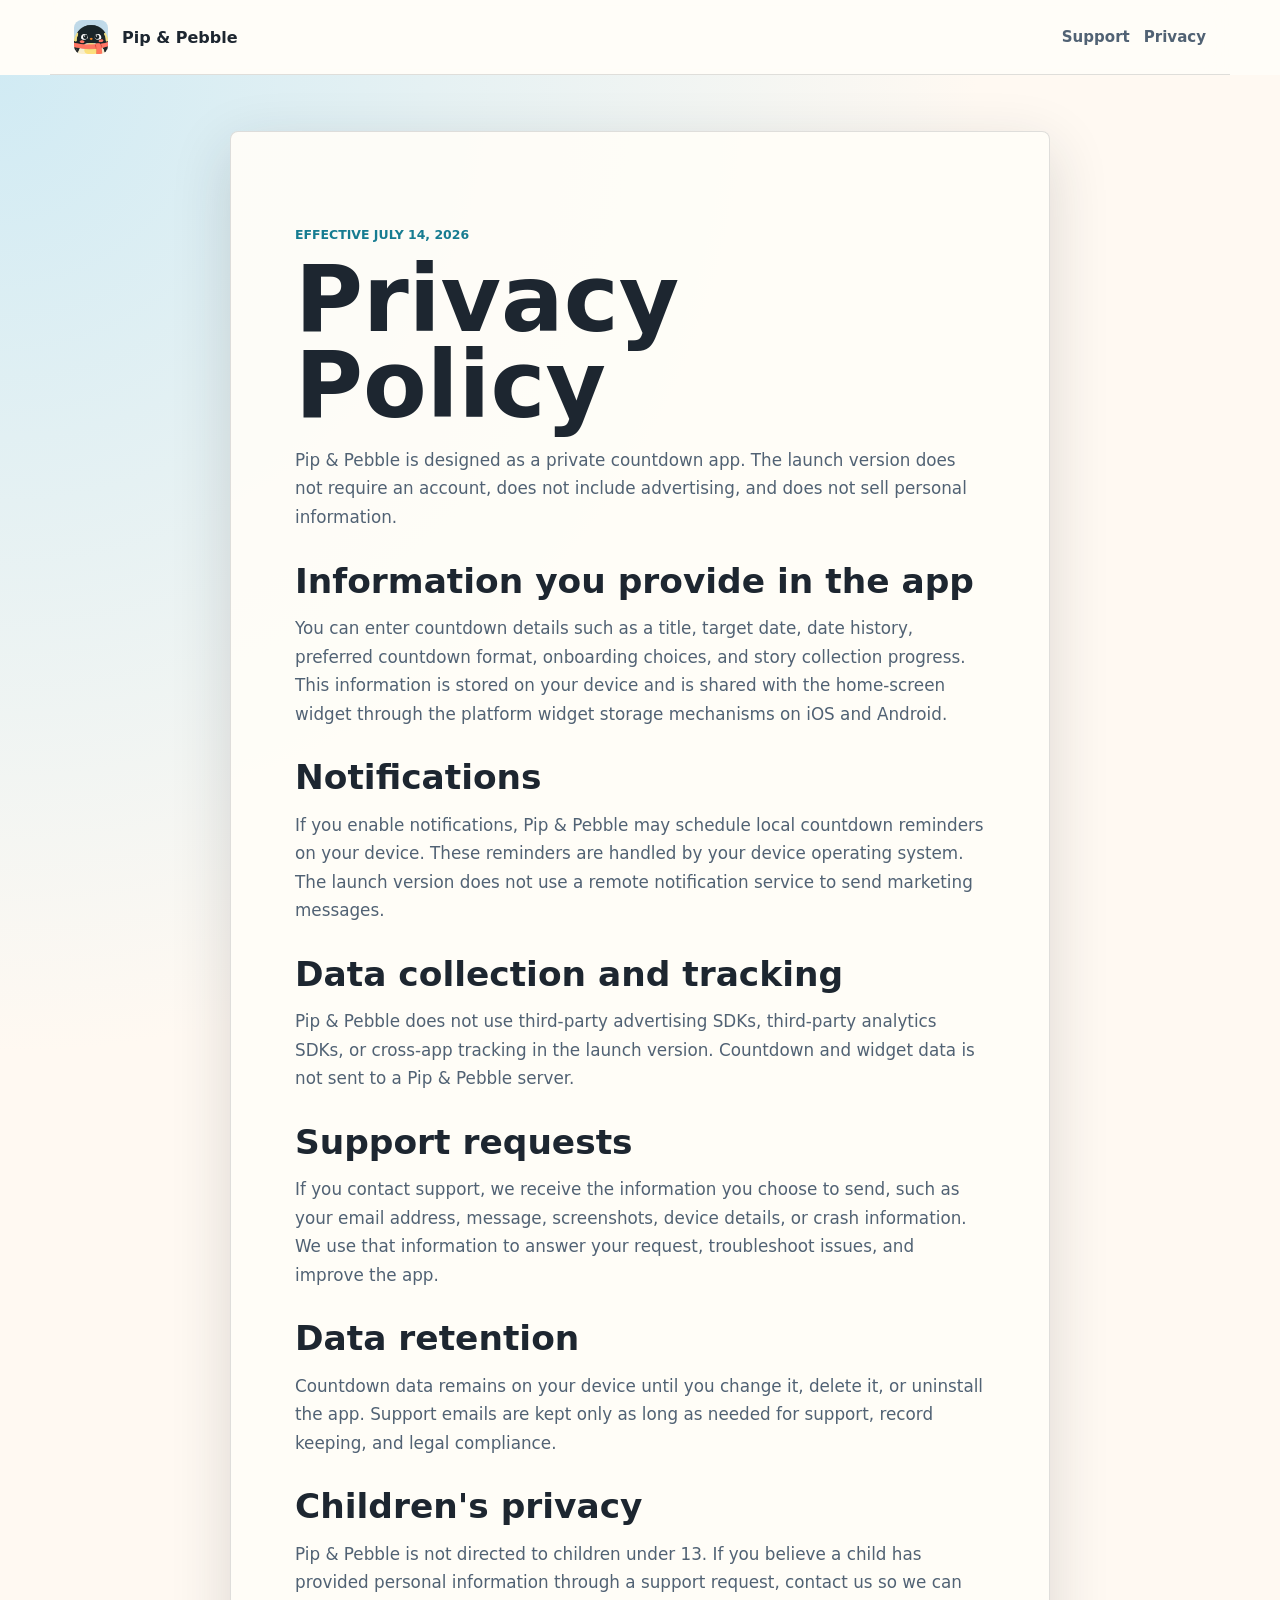
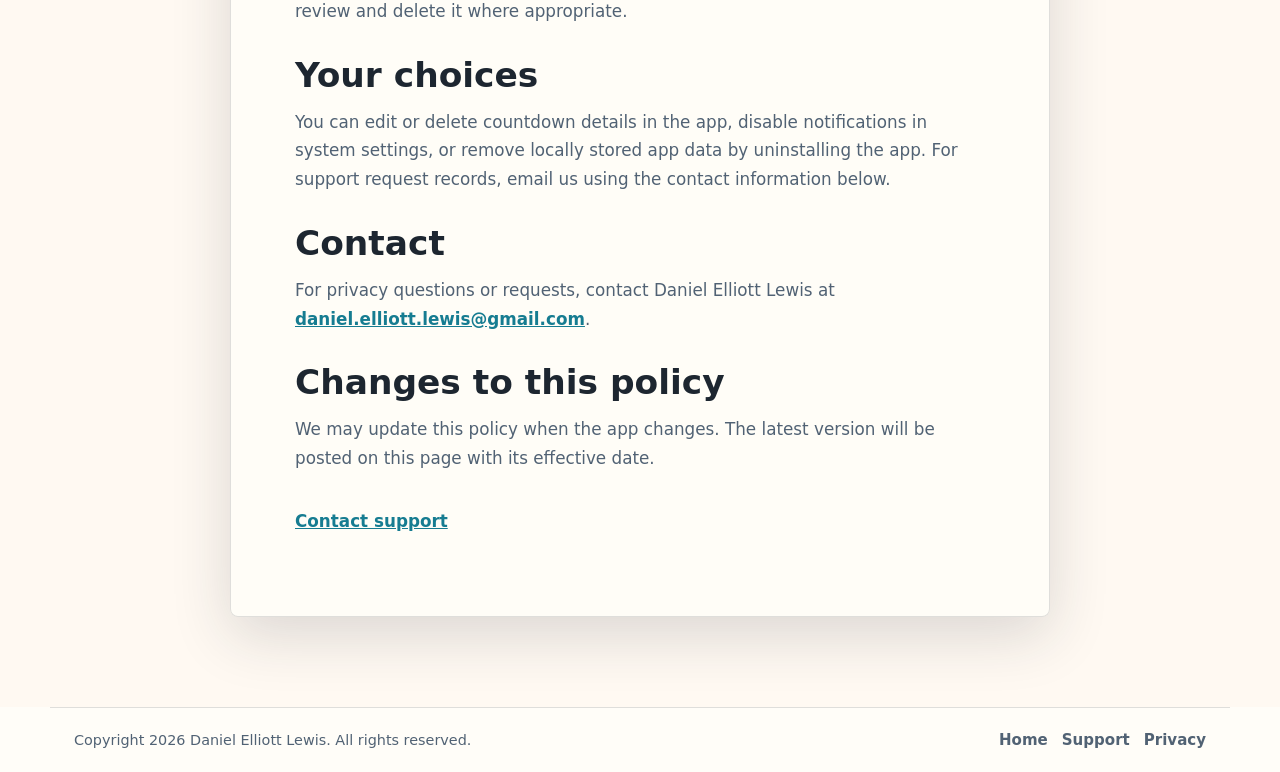
==== privacy/index.html @ db8803e4 "Publish Pip and Pebble app pages" ====
<!doctype html>
<html lang="en">
  <head>
    <meta charset="utf-8" />
    <meta name="viewport" content="width=device-width, initial-scale=1" />
    <title>Privacy Policy | Pip &amp; Pebble</title>
    <meta name="description" content="Privacy Policy for Pip & Pebble." />
    <link rel="icon" href="../assets/app-icon.png" />
    <link rel="apple-touch-icon" href="../assets/app-icon.png" />
    <link rel="stylesheet" href="../assets/site.css" />
  </head>
  <body>
    <header class="site-header">
      <a class="brand" href="../">
        <img src="../assets/app-icon.png" alt="" />
        <span>Pip &amp; Pebble</span>
      </a>
      <nav aria-label="Primary navigation">
        <a href="../support/">Support</a>
        <a href="./">Privacy</a>
      </nav>
    </header>

    <main class="document-page">
      <article class="document">
        <p class="eyebrow">Effective July 14, 2026</p>
        <h1>Privacy Policy</h1>
        <p>
          Pip &amp; Pebble is designed as a private countdown app. The launch
          version does not require an account, does not include advertising, and
          does not sell personal information.
        </p>

        <h2>Information you provide in the app</h2>
        <p>
          You can enter countdown details such as a title, target date, date
          history, preferred countdown format, onboarding choices, and story
          collection progress. This information is stored on your device and is
          shared with the home-screen widget through the platform widget storage
          mechanisms on iOS and Android.
        </p>

        <h2>Notifications</h2>
        <p>
          If you enable notifications, Pip &amp; Pebble may schedule local
          countdown reminders on your device. These reminders are handled by
          your device operating system. The launch version does not use a remote
          notification service to send marketing messages.
        </p>

        <h2>Data collection and tracking</h2>
        <p>
          Pip &amp; Pebble does not use third-party advertising SDKs,
          third-party analytics SDKs, or cross-app tracking in the launch
          version. Countdown and widget data is not sent to a Pip &amp; Pebble
          server.
        </p>

        <h2>Support requests</h2>
        <p>
          If you contact support, we receive the information you choose to send,
          such as your email address, message, screenshots, device details, or
          crash information. We use that information to answer your request,
          troubleshoot issues, and improve the app.
        </p>

        <h2>Data retention</h2>
        <p>
          Countdown data remains on your device until you change it, delete it,
          or uninstall the app. Support emails are kept only as long as needed
          for support, record keeping, and legal compliance.
        </p>

        <h2>Children's privacy</h2>
        <p>
          Pip &amp; Pebble is not directed to children under 13. If you believe
          a child has provided personal information through a support request,
          contact us so we can review and delete it where appropriate.
        </p>

        <h2>Your choices</h2>
        <p>
          You can edit or delete countdown details in the app, disable
          notifications in system settings, or remove locally stored app data by
          uninstalling the app. For support request records, email us using the
          contact information below.
        </p>

        <h2>Contact</h2>
        <p>
          For privacy questions or requests, contact Daniel Elliott Lewis at
          <a href="mailto:daniel.elliott.lewis@gmail.com"
            >daniel.elliott.lewis@gmail.com</a
          >.
        </p>

        <h2>Changes to this policy</h2>
        <p>
          We may update this policy when the app changes. The latest version
          will be posted on this page with its effective date.
        </p>

        <p class="document-back"><a href="../support/">Contact support</a></p>
      </article>
    </main>

    <footer class="site-footer">
      <p>Copyright 2026 Daniel Elliott Lewis. All rights reserved.</p>
      <nav aria-label="Footer navigation">
        <a href="../">Home</a>
        <a href="../support/">Support</a>
        <a href="./">Privacy</a>
      </nav>
    </footer>
  </body>
</html>
---- assets/site.css ----
:root {
  --ink: #1d2630;
  --muted: #516274;
  --paper: #fff9f2;
  --cream: #fffdf8;
  --coral: #e95f4f;
  --coral-dark: #c9493b;
  --sea: #167c91;
  --sky: #c8e8f4;
  --mint: #d5eee4;
  --line: rgba(29, 38, 48, 0.14);
  --shadow: 0 18px 60px rgba(29, 38, 48, 0.16);
}

* {
  box-sizing: border-box;
}

body {
  margin: 0;
  background: var(--cream);
  color: var(--ink);
  font-family:
    ui-rounded,
    "Avenir Next",
    "Nunito Sans",
    system-ui,
    sans-serif;
}

a {
  color: inherit;
}

.site-header,
.site-footer {
  display: flex;
  align-items: center;
  justify-content: space-between;
  gap: 24px;
  margin: 0 auto;
  max-width: 1180px;
  padding: 20px 24px;
}

.site-header {
  position: sticky;
  top: 0;
  z-index: 2;
  background: rgba(255, 253, 248, 0.88);
  backdrop-filter: blur(18px);
  border-bottom: 1px solid var(--line);
}

.brand,
.site-header nav,
.site-footer nav,
.hero-actions {
  display: flex;
  align-items: center;
  gap: 14px;
}

.brand {
  text-decoration: none;
  font-weight: 800;
}

.brand img {
  width: 34px;
  height: 34px;
  border-radius: 8px;
}

.site-header nav a,
.site-footer nav a {
  color: var(--muted);
  font-size: 0.94rem;
  font-weight: 700;
  text-decoration: none;
}

.hero {
  display: grid;
  grid-template-columns: minmax(0, 0.95fr) minmax(360px, 1.05fr);
  gap: 52px;
  align-items: center;
  max-width: 1180px;
  min-height: calc(100vh - 76px);
  margin: 0 auto;
  padding: 56px 24px 72px;
}

.hero-copy {
  max-width: 560px;
}

.app-icon {
  width: 92px;
  height: 92px;
  border-radius: 22px;
  box-shadow: var(--shadow);
}

.eyebrow {
  margin: 28px 0 12px;
  color: var(--sea);
  font-size: 0.78rem;
  font-weight: 900;
  letter-spacing: 0;
  text-transform: uppercase;
}

h1,
h2,
h3,
p {
  margin-top: 0;
}

h1 {
  margin-bottom: 18px;
  font-size: clamp(3.5rem, 10vw, 7.8rem);
  line-height: 0.92;
}

h2 {
  margin-bottom: 16px;
  font-size: clamp(2rem, 5vw, 4.4rem);
  line-height: 1;
}

h3 {
  margin-bottom: 10px;
  font-size: 1.3rem;
}

p,
li {
  color: var(--muted);
  font-size: 1.05rem;
  line-height: 1.7;
}

.lede {
  max-width: 520px;
  font-size: clamp(1.2rem, 2vw, 1.55rem);
  line-height: 1.5;
}

.button {
  min-height: 46px;
  border: 1px solid var(--line);
  border-radius: 8px;
  padding: 11px 18px;
  font-weight: 900;
  text-decoration: none;
}

.button.primary {
  background: var(--coral);
  border-color: var(--coral-dark);
  color: white;
}

.button.secondary {
  background: white;
  color: var(--ink);
}

.phone-row {
  display: grid;
  grid-template-columns: repeat(3, minmax(0, 1fr));
  gap: 16px;
  align-items: end;
}

.phone-row img,
.wide-image {
  width: 100%;
  border-radius: 26px;
  border: 1px solid rgba(255, 255, 255, 0.86);
  box-shadow: var(--shadow);
}

.phone-row img:nth-child(2) {
  transform: translateY(34px);
}

.band {
  background: linear-gradient(180deg, var(--sky), var(--mint));
  padding: 86px 24px;
}

.section-heading,
.feature-grid,
.split {
  max-width: 1180px;
  margin: 0 auto;
}

.section-heading {
  max-width: 780px;
  margin-bottom: 36px;
}

.feature-grid {
  display: grid;
  grid-template-columns: repeat(3, minmax(0, 1fr));
  gap: 18px;
}

.feature-grid article {
  min-height: 220px;
  border: 1px solid rgba(29, 38, 48, 0.12);
  border-radius: 8px;
  background: rgba(255, 253, 248, 0.78);
  padding: 24px;
}

.split {
  display: grid;
  grid-template-columns: minmax(280px, 0.72fr) minmax(0, 1fr);
  gap: 48px;
  align-items: center;
  padding: 90px 24px;
}

.wide-image {
  max-width: 360px;
  justify-self: center;
}

.document-page {
  background:
    radial-gradient(circle at top left, rgba(200, 232, 244, 0.84), transparent 38%),
    var(--paper);
  padding: 56px 24px 90px;
}

.document {
  max-width: 820px;
  margin: 0 auto;
  border: 1px solid var(--line);
  border-radius: 8px;
  background: rgba(255, 253, 248, 0.92);
  padding: clamp(28px, 6vw, 64px);
  box-shadow: var(--shadow);
}

.document h1 {
  font-size: clamp(2.8rem, 8vw, 5.8rem);
}

.document h2 {
  margin-top: 32px;
  font-size: clamp(1.55rem, 3vw, 2.15rem);
}

.document a {
  color: var(--sea);
  font-weight: 800;
}

.document ul {
  padding-left: 24px;
}

.document-back {
  margin-top: 34px;
}

.site-footer {
  border-top: 1px solid var(--line);
}

.site-footer p {
  margin: 0;
  font-size: 0.9rem;
}

@media (max-width: 900px) {
  .hero,
  .split,
  .feature-grid {
    grid-template-columns: 1fr;
  }

  .hero {
    min-height: auto;
    padding-top: 38px;
  }

  .phone-row {
    max-width: 640px;
  }
}

@media (max-width: 640px) {
  .site-header,
  .site-footer {
    align-items: flex-start;
    flex-direction: column;
  }

  .site-header nav,
  .site-footer nav,
  .hero-actions {
    flex-wrap: wrap;
  }

  .phone-row {
    grid-template-columns: repeat(3, minmax(92px, 1fr));
    gap: 8px;
  }

  .phone-row img {
    border-radius: 16px;
  }

  .phone-row img:nth-child(2) {
    transform: translateY(16px);
  }

  .band,
  .split,
  .document-page {
    padding-top: 54px;
    padding-bottom: 58px;
  }
}
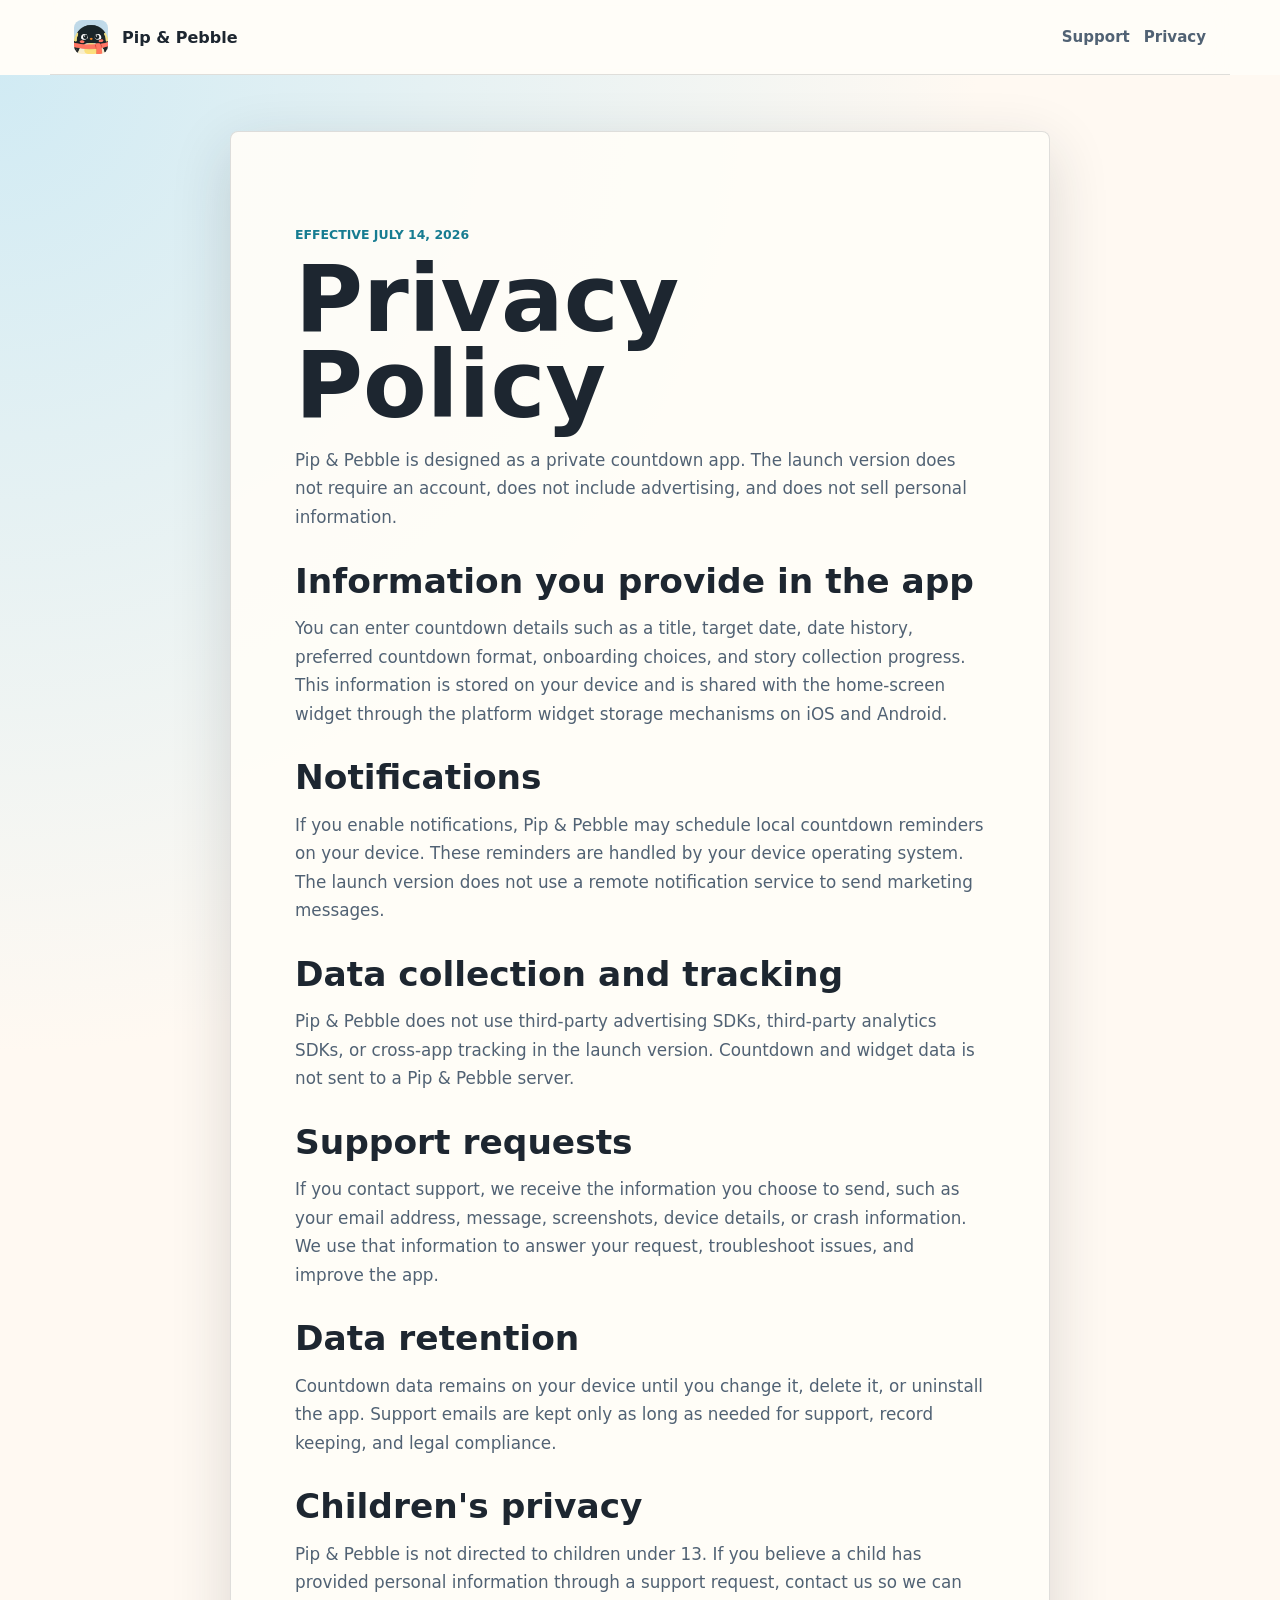
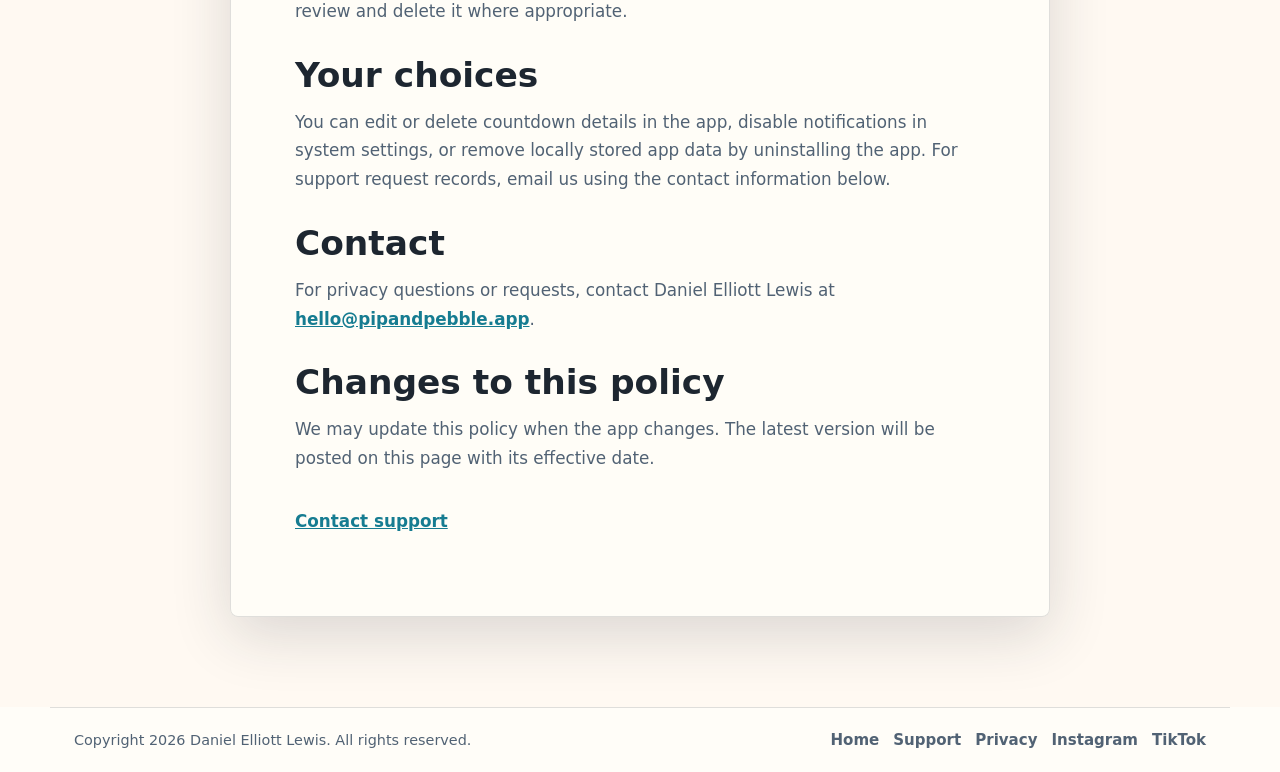
==== commit ea668fe0: "Update public site links and availability Co-authored-by: Cursor <cursoragent@cursor.com>" ====
--- a/privacy/index.html
+++ b/privacy/index.html
@@ -89,8 +89,8 @@
         <h2>Contact</h2>
         <p>
           For privacy questions or requests, contact Daniel Elliott Lewis at
-          <a href="mailto:daniel.elliott.lewis@gmail.com"
-            >daniel.elliott.lewis@gmail.com</a
+          <a href="mailto:hello@pipandpebble.app"
+            >hello@pipandpebble.app</a
           >.
         </p>
 
@@ -110,6 +110,8 @@
         <a href="../">Home</a>
         <a href="../support/">Support</a>
         <a href="./">Privacy</a>
+        <a href="https://www.instagram.com/pipandpebble.app/">Instagram</a>
+        <a href="https://www.tiktok.com/@pipandpebble.app">TikTok</a>
       </nav>
     </footer>
   </body>
--- a/assets/site.css
+++ b/assets/site.css
@@ -148,6 +148,11 @@
   line-height: 1.5;
 }
 
+.hero-note {
+  margin-top: 12px;
+  font-size: 0.94rem;
+}
+
 .button {
   min-height: 46px;
   border: 1px solid var(--line);
